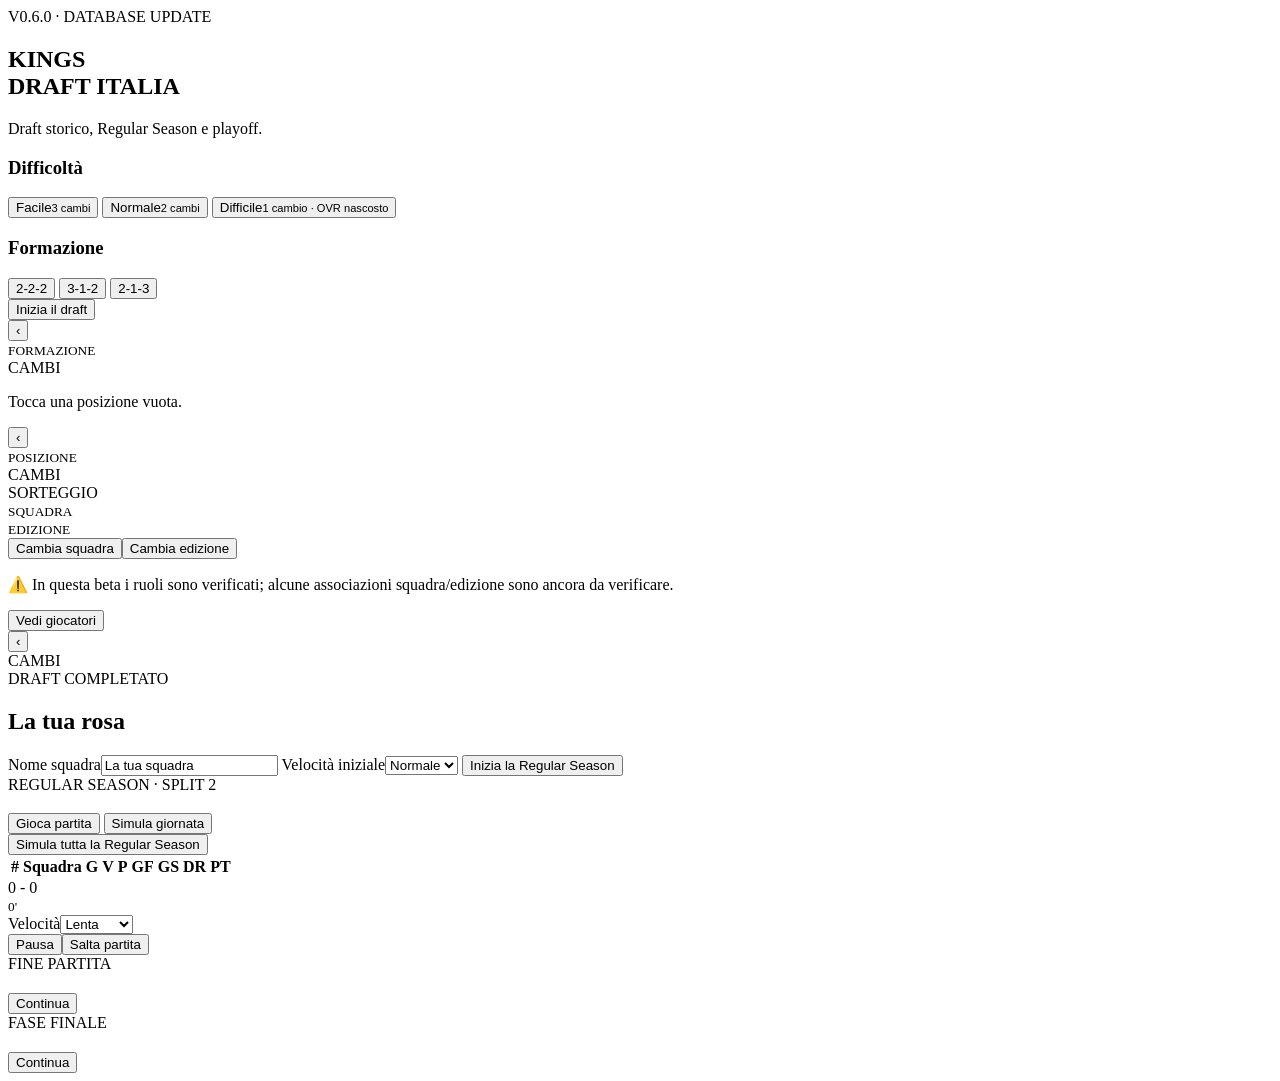
==== index.html @ 0fc8dd18 "Add files via upload" ====
<!doctype html>
<html lang="it">
<head>
<meta charset="utf-8">
<meta name="viewport" content="width=device-width,initial-scale=1,viewport-fit=cover">
<meta name="theme-color" content="#07090f">
<title>Kings Draft Italia v0.6.0</title>
<link rel="stylesheet" href="style.css">
</head>
<body>
<div id="app">
<section class="screen active" id="home">
  <div class="hero">
    <span class="tag">V0.6.0 · DATABASE UPDATE</span>
    <h1>KINGS<br>DRAFT ITALIA</h1>
    <p>Draft storico, Regular Season e playoff.</p>
  </div>
  <div class="panel">
    <h3>Difficoltà</h3>
    <div class="choice-grid" id="difficulty">
      <button data-value="easy">Facile<small>3 cambi</small></button>
      <button class="selected" data-value="normal">Normale<small>2 cambi</small></button>
      <button data-value="hard">Difficile<small>1 cambio · OVR nascosto</small></button>
    </div>
    <h3>Formazione</h3>
    <div class="choice-grid" id="formation">
      <button class="selected" data-value="2-2-2">2-2-2</button>
      <button data-value="3-1-2">3-1-2</button>
      <button data-value="2-1-3">2-1-3</button>
    </div>
    <button class="primary" id="startDraft">Inizia il draft</button>
  </div>
</section>

<section class="screen" id="draft">
  <header><button class="back" data-go="home">‹</button><div><small>FORMAZIONE</small><b id="formationText"></b></div><span class="badge">CAMBI <b id="skipText"></b></span></header>
  <div id="pitch" class="pitch"></div>
  <p class="center muted">Tocca una posizione vuota.</p>
</section>

<section class="screen" id="draw">
  <header><button class="back" data-go="draft">‹</button><div><small>POSIZIONE</small><b id="drawRole"></b></div><span class="badge">CAMBI <b class="skipMirror"></b></span></header>
  <div class="panel draw-panel">
    <span class="tag">SORTEGGIO</span>
    <div class="draw-grid">
      <div><small>SQUADRA</small><strong id="drawTeam"></strong></div>
      <div><small>EDIZIONE</small><strong id="drawEdition"></strong></div>
    </div>
    <div class="two"><button class="secondary" id="changeTeam">Cambia squadra</button><button class="secondary" id="changeEdition">Cambia edizione</button></div>
    <p class="warning">⚠️ In questa beta i ruoli sono verificati; alcune associazioni squadra/edizione sono ancora da verificare.</p>
    <button class="primary" id="openPlayers">Vedi giocatori</button>
  </div>
</section>

<section class="screen" id="players">
  <header><button class="back" data-go="draw">‹</button><div><small id="playersContext"></small><b id="playersRole"></b></div><span class="badge">CAMBI <b class="skipMirror"></b></span></header>
  <div id="playerGrid" class="player-grid"></div>
</section>

<section class="screen" id="summary">
  <div class="panel wide">
    <span class="tag">DRAFT COMPLETATO</span><h2>La tua rosa</h2>
    <div id="teamStats" class="stats-grid"></div>
    <div id="squadList"></div>
    <label>Nome squadra<input id="teamName" value="La tua squadra"></label>
    <label>Velocità iniziale<select id="preSpeed"><option value="slow">Lenta</option><option value="normal" selected>Normale</option><option value="fast">Veloce</option></select></label>
    <button class="primary" id="startSeason">Inizia la Regular Season</button>
  </div>
</section>

<section class="screen" id="season">
  <div class="panel wide">
    <span class="tag">REGULAR SEASON · SPLIT 2</span><h2 id="roundTitle"></h2>
    <div id="nextMatch" class="versus"></div>
    <div class="two">
      <button class="primary no-margin" id="playMatch">Gioca partita</button>
      <button class="secondary" id="simRound">Simula giornata</button>
    </div>
    <button class="danger" id="simAll">Simula tutta la Regular Season</button>
    <div class="table-wrap"><table><thead><tr><th>#</th><th>Squadra</th><th>G</th><th>V</th><th>P</th><th>GF</th><th>GS</th><th>DR</th><th>PT</th></tr></thead><tbody id="tableBody"></tbody></table></div>
  </div>
</section>

<section class="screen" id="live">
  <div class="panel wide">
    <span class="tag" id="liveRound"></span>
    <div class="live-head"><b id="liveTeams"></b><div id="score">0 - 0</div><small id="clock">0'</small></div>
    <div class="phasebar"><span id="phaseFill"></span></div>
    <div class="live-settings">
      <label>Velocità<select id="liveSpeed"><option value="slow">Lenta</option><option value="normal">Normale</option><option value="fast">Veloce</option></select></label>
    </div>
    <div id="feed" class="feed"></div>
    <div class="two"><button class="secondary" id="pause">Pausa</button><button class="secondary" id="skipMatch">Salta partita</button></div>
  </div>
</section>

<section class="screen" id="result">
  <div class="panel wide">
    <span class="tag">FINE PARTITA</span><h2 id="finalResult"></h2>
    <div id="matchStats" class="stats-grid"></div><div id="goalList"></div>
    <button class="primary" id="continue">Continua</button>
  </div>
</section>

<section class="screen" id="playoffs">
  <div class="panel wide"><span class="tag">FASE FINALE</span><h2 id="playoffTitle"></h2><div id="playoffBody"></div><button class="primary" id="playoffNext">Continua</button></div>
</section>
</div>
<script src="script.js"></script>
</body>
</html>
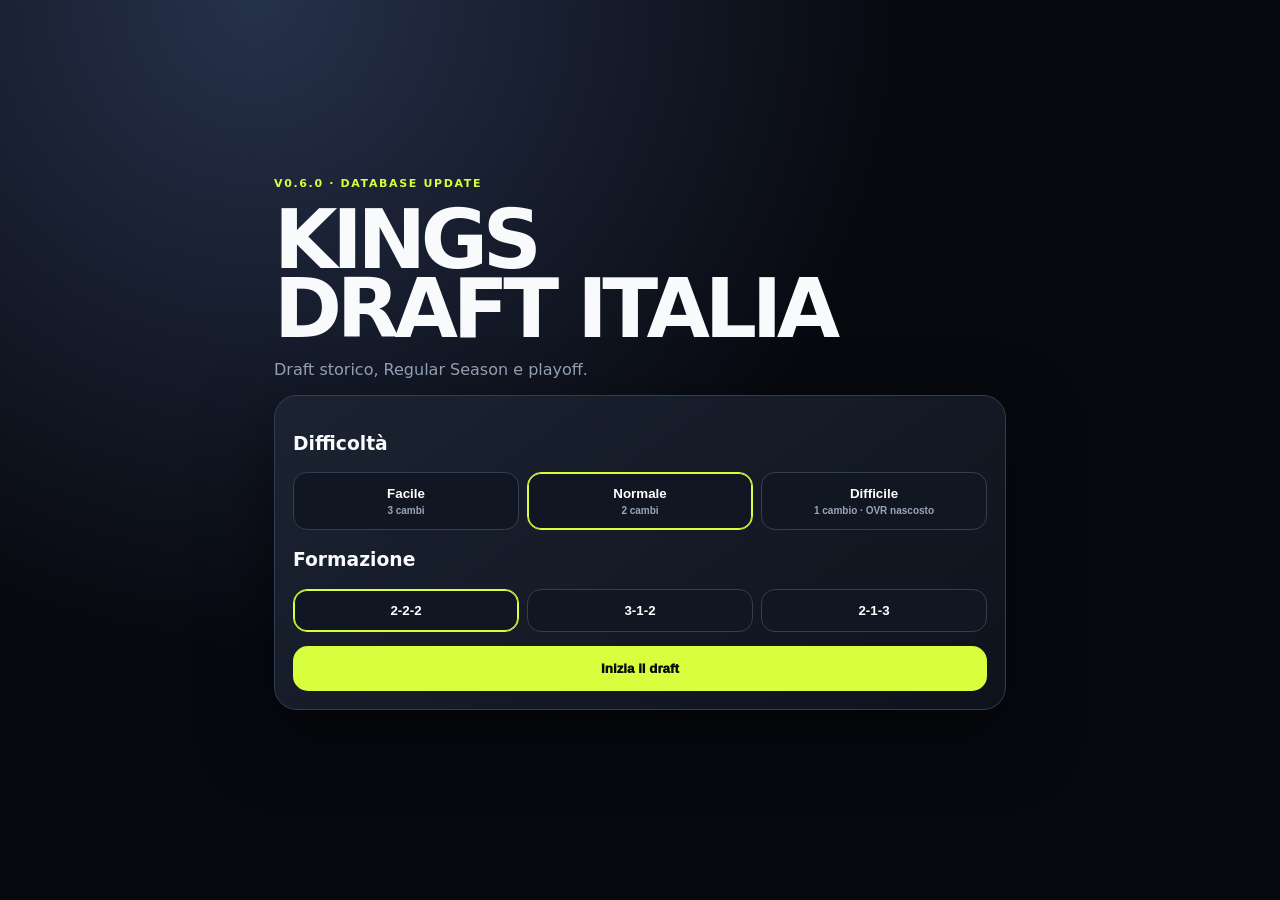
==== commit 90d12b90: "Add files via upload" ====
--- a/index.html
+++ b/index.html
@@ -4,7 +4,7 @@
 <meta charset="utf-8">
 <meta name="viewport" content="width=device-width,initial-scale=1,viewport-fit=cover">
 <meta name="theme-color" content="#07090f">
-<title>Kings Draft Italia v0.6.0</title>
+<title>Kings Draft Italia v0.6.1</title>
 <link rel="stylesheet" href="style.css">
 </head>
 <body>
--- a/style.css
+++ b/style.css
@@ -0,0 +1,4 @@
+
+:root{--bg:#07090f;--panel:#151b28;--line:#333e53;--text:#f8fafc;--muted:#98a5ba;--lime:#d8ff3e;--red:#ff5a70}
+*{box-sizing:border-box;-webkit-tap-highlight-color:transparent}body{margin:0;background:radial-gradient(circle at 20% 0,#26314b,#07090f 48%);color:var(--text);font-family:system-ui,-apple-system,Arial,sans-serif}.screen{display:none;min-height:100dvh;padding:18px 14px 36px}.screen.active{display:block}#home.active{display:grid;align-content:center;max-width:760px;margin:auto}.hero h1{font-size:clamp(48px,15vw,82px);line-height:.84;letter-spacing:-.065em;margin:15px 0}.hero p,.muted{color:var(--muted)}.tag{font-size:11px;color:var(--lime);font-weight:900;letter-spacing:.15em}.panel{background:linear-gradient(145deg,#1b2332,#0e121b);border:1px solid var(--line);border-radius:23px;padding:18px;box-shadow:0 25px 70px #0008}.wide{max-width:830px;margin:2vh auto}.choice-grid{display:grid;grid-template-columns:repeat(3,1fr);gap:8px}.choice-grid button,.secondary,.back{background:#111722;color:#fff;border:1px solid var(--line);border-radius:14px;padding:13px;font-weight:800}.choice-grid button small{display:block;color:var(--muted);font-size:10px;margin-top:4px}.choice-grid .selected{border-color:var(--lime);box-shadow:inset 0 0 0 1px var(--lime)}button{cursor:pointer}.primary,.danger{width:100%;border:0;border-radius:15px;padding:15px;font-weight:950;margin-top:14px}.primary{background:var(--lime);color:#090b0d}.danger{background:var(--red);color:#fff}.no-margin{margin:0}.two{display:grid;grid-template-columns:1fr 1fr;gap:9px;margin-top:10px}.secondary{width:100%}header{max-width:830px;margin:0 auto 15px;display:grid;grid-template-columns:43px 1fr auto;align-items:center;gap:10px}.back{font-size:28px;padding:5px}.badge{background:var(--lime);color:#111;border-radius:999px;padding:8px 11px;font-size:11px;font-weight:900}header small{display:block;color:var(--muted);font-size:10px}.pitch{position:relative;aspect-ratio:9/13;max-height:72vh;max-width:510px;margin:auto;border-radius:28px;overflow:hidden;border:2px solid #ffffff2b;background:linear-gradient(90deg,transparent 49.7%,#ffffff29 50%,transparent 50.3%),linear-gradient(0deg,transparent 49.7%,#ffffff29 50%,transparent 50.3%),repeating-linear-gradient(0deg,#16402f 0 10%,#194a35 10% 20%)}.pitch:before{content:"";position:absolute;width:23%;aspect-ratio:1;border:2px solid #ffffff29;border-radius:50%;left:50%;top:50%;transform:translate(-50%,-50%)}.slot{position:absolute;transform:translate(-50%,-50%);width:25%;aspect-ratio:.76;border:1px dashed #fff9;border-radius:15px;background:#07090fcf;color:#fff;overflow:hidden}.slot .role{font-size:11px;color:var(--lime);font-weight:900}.slot .plus{font-size:25px}.slot.filled{background:linear-gradient(145deg,#ead36e,#795718);color:#111;border-style:solid}.slot .ini{font-size:25px;font-weight:950}.slot .info{position:absolute;bottom:0;left:0;right:0;padding:19px 3px 6px;background:linear-gradient(transparent,#000e);color:#fff;font-size:8px;font-weight:900}.center{text-align:center}.draw-panel{max-width:680px;margin:8vh auto}.draw-grid{display:grid;grid-template-columns:1fr 1fr;gap:10px;margin:20px 0}.draw-grid>div{background:#0b1018;border:1px solid var(--line);border-radius:15px;padding:15px}.draw-grid small{color:var(--muted);font-size:9px}.draw-grid strong{display:block;font-size:22px;margin-top:7px;overflow-wrap:anywhere}.warning{font-size:11px;color:#ffc96b}.player-grid{max-width:1000px;margin:auto;display:grid;grid-template-columns:repeat(2,1fr);gap:10px}.player-card{border:0;border-radius:17px;overflow:hidden;background:linear-gradient(145deg,#e3cb65,#74541d);color:#111;text-align:left;padding:0}.portrait{aspect-ratio:1;background:linear-gradient(145deg,#343c4f,#10141d);display:grid;place-items:center;color:#fff;position:relative}.portrait b{font-size:36px}.ovr{position:absolute;left:8px;top:8px;background:var(--lime);color:#111;border-radius:9px;padding:6px;font-weight:950}.player-info{padding:10px}.player-info b{display:block;line-height:1}.player-info small{font-size:9px;opacity:.7}.stats-grid{display:grid;grid-template-columns:repeat(3,1fr);gap:8px;margin:14px 0}.stat{background:#0b1018;border:1px solid var(--line);border-radius:13px;padding:11px;text-align:center}.stat b{display:block;color:var(--lime);font-size:20px}.row{display:flex;justify-content:space-between;align-items:center;background:#0b1018;border:1px solid var(--line);border-radius:12px;padding:10px;margin:7px 0}.row small{color:var(--muted)}label{display:block;color:var(--muted);font-size:11px;margin-top:12px}input,select{width:100%;background:#0b1018;border:1px solid var(--line);border-radius:12px;color:#fff;padding:12px;margin-top:5px;font:inherit}.versus{text-align:center;background:#0b1018;border:1px solid var(--line);border-radius:15px;padding:18px;margin:14px 0;font-size:21px;font-weight:900}.table-wrap{overflow:auto;margin-top:18px}table{width:100%;border-collapse:collapse;font-size:12px}th,td{padding:9px 7px;border-bottom:1px solid var(--line);text-align:center}th:nth-child(2),td:nth-child(2){text-align:left}.user-row{color:var(--lime);font-weight:900;background:#1a2118}.live-head{text-align:center}.live-head #score{font-size:64px;font-weight:1000;letter-spacing:-.06em}.live-head small{color:var(--muted)}.phasebar{height:7px;background:#0b1018;border-radius:999px;overflow:hidden;margin:13px 0}.phasebar span{display:block;height:100%;width:0;background:var(--lime)}.live-settings{max-width:220px;margin:auto}.feed{height:40vh;overflow:auto;display:flex;flex-direction:column;gap:8px;margin:12px 0}.event{background:#0b1018;border:1px solid var(--line);border-radius:12px;padding:11px}.event.goal{border-color:#66a7ff}.event.special{border-color:var(--lime);background:#1a2118}.event.danger-event{border-color:var(--red)}.champion{text-align:center;border:1px solid var(--lime);background:#1a2118;border-radius:17px;padding:22px}.hidden{display:none!important}
+@media(min-width:720px){.player-grid{grid-template-columns:repeat(4,1fr)}.stats-grid{grid-template-columns:repeat(5,1fr)}}
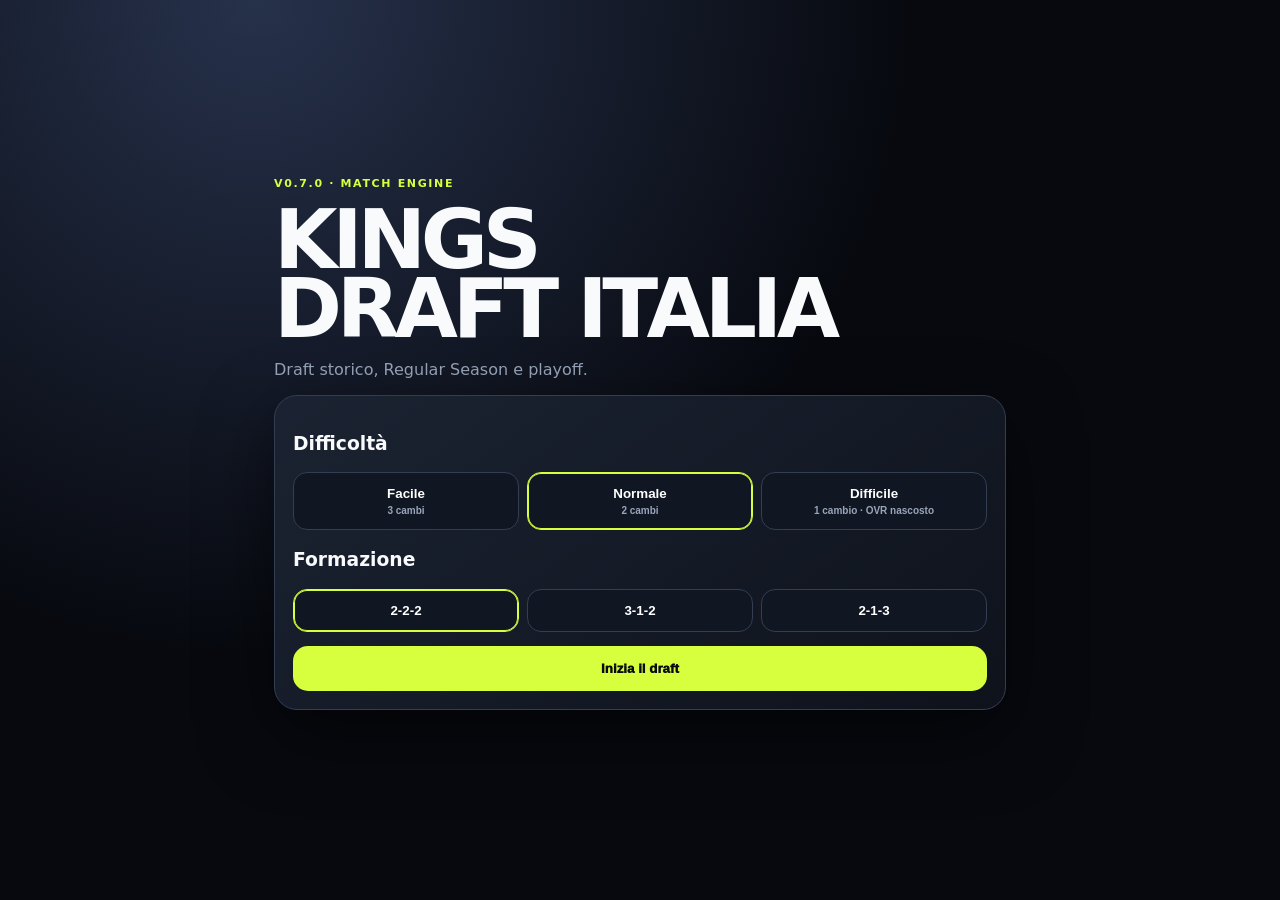
==== commit 88486ba6: "Add files via upload" ====
--- a/index.html
+++ b/index.html
@@ -4,14 +4,14 @@
 <meta charset="utf-8">
 <meta name="viewport" content="width=device-width,initial-scale=1,viewport-fit=cover">
 <meta name="theme-color" content="#07090f">
-<title>Kings Draft Italia v0.6.1</title>
+<title>Kings Draft Italia v0.7.0</title>
 <link rel="stylesheet" href="style.css">
 </head>
 <body>
 <div id="app">
 <section class="screen active" id="home">
   <div class="hero">
-    <span class="tag">V0.6.0 · DATABASE UPDATE</span>
+    <span class="tag">V0.7.0 · MATCH ENGINE</span>
     <h1>KINGS<br>DRAFT ITALIA</h1>
     <p>Draft storico, Regular Season e playoff.</p>
   </div>
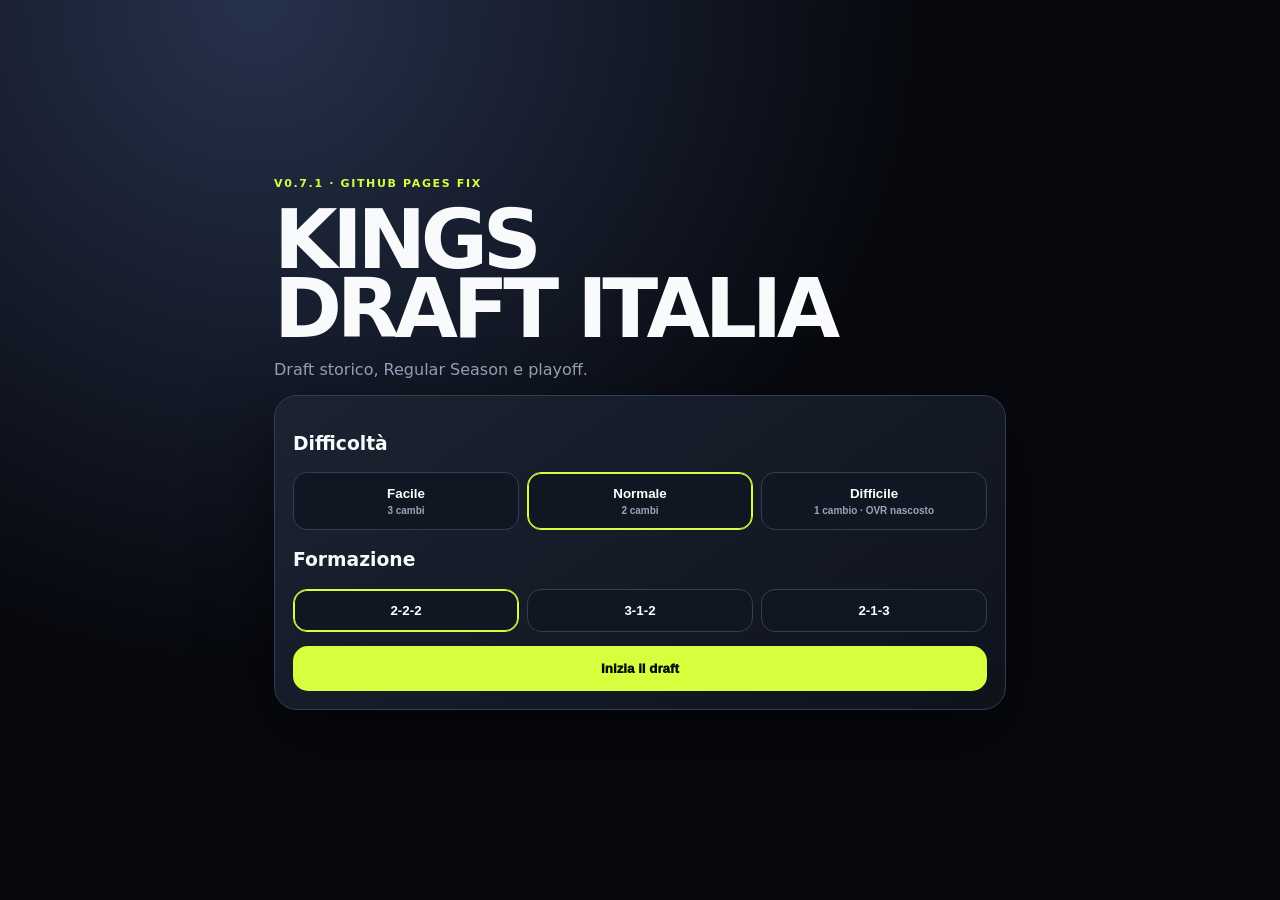
==== commit f09f8d9a: "Add files via upload" ====
--- a/index.html
+++ b/index.html
@@ -4,14 +4,14 @@
 <meta charset="utf-8">
 <meta name="viewport" content="width=device-width,initial-scale=1,viewport-fit=cover">
 <meta name="theme-color" content="#07090f">
-<title>Kings Draft Italia v0.7.0</title>
+<title>Kings Draft Italia v0.7.1</title>
 <link rel="stylesheet" href="style.css">
 </head>
 <body>
 <div id="app">
 <section class="screen active" id="home">
   <div class="hero">
-    <span class="tag">V0.7.0 · MATCH ENGINE</span>
+    <span class="tag">V0.7.1 · GITHUB PAGES FIX</span>
     <h1>KINGS<br>DRAFT ITALIA</h1>
     <p>Draft storico, Regular Season e playoff.</p>
   </div>
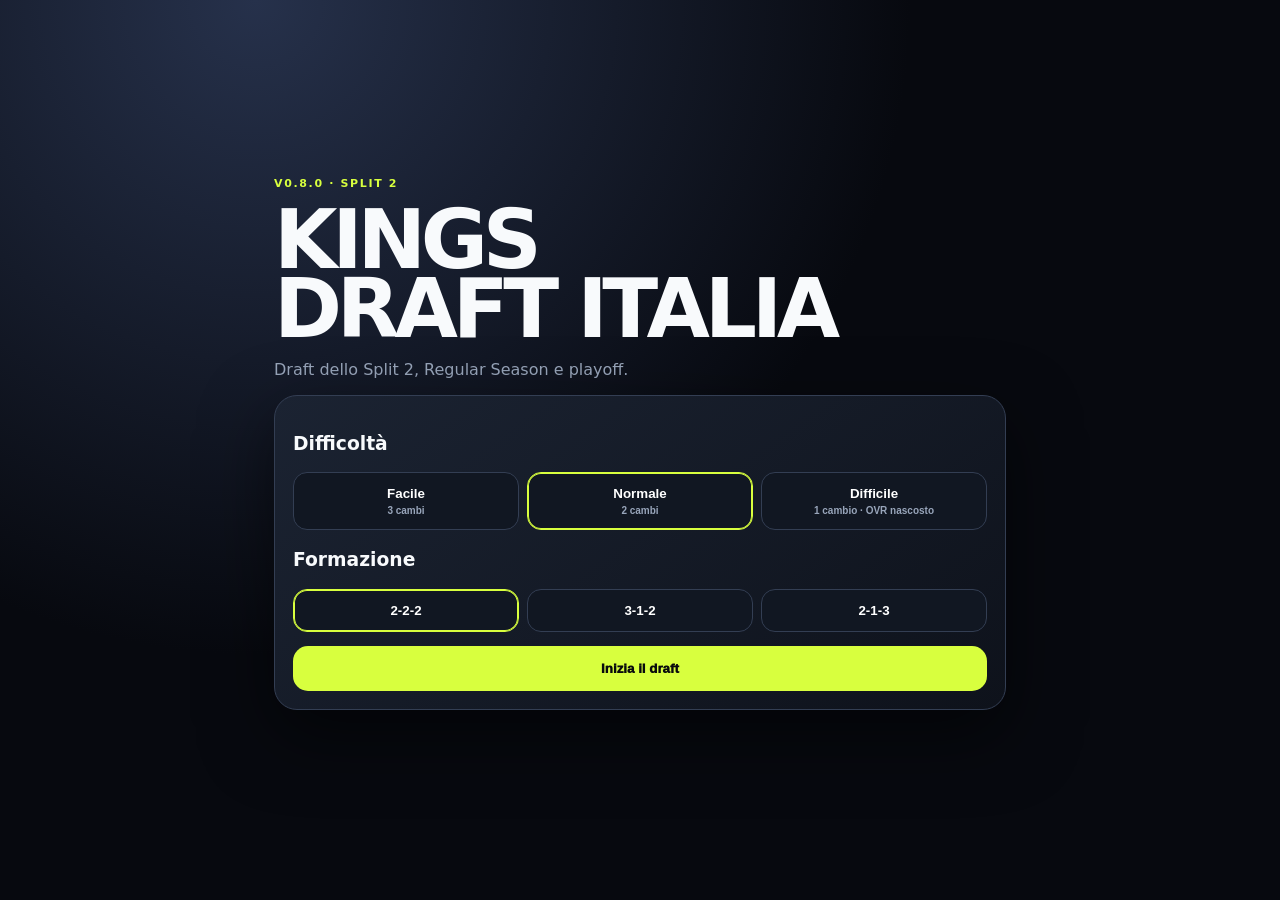
==== commit 26d62847: "Add files via upload" ====
--- a/index.html
+++ b/index.html
@@ -4,16 +4,16 @@
 <meta charset="utf-8">
 <meta name="viewport" content="width=device-width,initial-scale=1,viewport-fit=cover">
 <meta name="theme-color" content="#07090f">
-<title>Kings Draft Italia v0.7.1</title>
+<title>Kings Draft Italia v0.8.0</title>
 <link rel="stylesheet" href="style.css">
 </head>
 <body>
 <div id="app">
 <section class="screen active" id="home">
   <div class="hero">
-    <span class="tag">V0.7.1 · GITHUB PAGES FIX</span>
+    <span class="tag">V0.8.0 · SPLIT 2</span>
     <h1>KINGS<br>DRAFT ITALIA</h1>
-    <p>Draft storico, Regular Season e playoff.</p>
+    <p>Draft dello Split 2, Regular Season e playoff.</p>
   </div>
   <div class="panel">
     <h3>Difficoltà</h3>
@@ -44,10 +44,9 @@
     <span class="tag">SORTEGGIO</span>
     <div class="draw-grid">
       <div><small>SQUADRA</small><strong id="drawTeam"></strong></div>
-      <div><small>EDIZIONE</small><strong id="drawEdition"></strong></div>
     </div>
-    <div class="two"><button class="secondary" id="changeTeam">Cambia squadra</button><button class="secondary" id="changeEdition">Cambia edizione</button></div>
-    <p class="warning">⚠️ In questa beta i ruoli sono verificati; alcune associazioni squadra/edizione sono ancora da verificare.</p>
+    <button class="secondary" id="changeTeam">Cambia squadra</button>
+    <p class="warning">Database dedicato esclusivamente allo Split 2.</p>
     <button class="primary" id="openPlayers">Vedi giocatori</button>
   </div>
 </section>
@@ -81,6 +80,16 @@
   </div>
 </section>
 
+<section class="screen" id="recap">
+  <div class="panel wide">
+    <span class="tag">FINE REGULAR SEASON · SPLIT 2</span>
+    <h2>Classifica finale</h2>
+    <div id="recapSummary" class="stats-grid"></div>
+    <div class="table-wrap"><table><thead><tr><th>#</th><th>Squadra</th><th>G</th><th>V</th><th>P</th><th>GF</th><th>GS</th><th>DR</th><th>PT</th></tr></thead><tbody id="recapTableBody"></tbody></table></div>
+    <button class="primary" id="startPlayoffs">Vai alla fase finale</button>
+  </div>
+</section>
+
 <section class="screen" id="live">
   <div class="panel wide">
     <span class="tag" id="liveRound"></span>
@@ -103,7 +112,12 @@
 </section>
 
 <section class="screen" id="playoffs">
-  <div class="panel wide"><span class="tag">FASE FINALE</span><h2 id="playoffTitle"></h2><div id="playoffBody"></div><button class="primary" id="playoffNext">Continua</button></div>
+  <div class="panel wide">
+    <span class="tag">FASE FINALE · SPLIT 2</span>
+    <h2 id="playoffTitle"></h2>
+    <div id="playoffBody"></div>
+    <button class="primary" id="playoffNext">Gioca partita</button>
+  </div>
 </section>
 </div>
 <script src="script.js"></script>
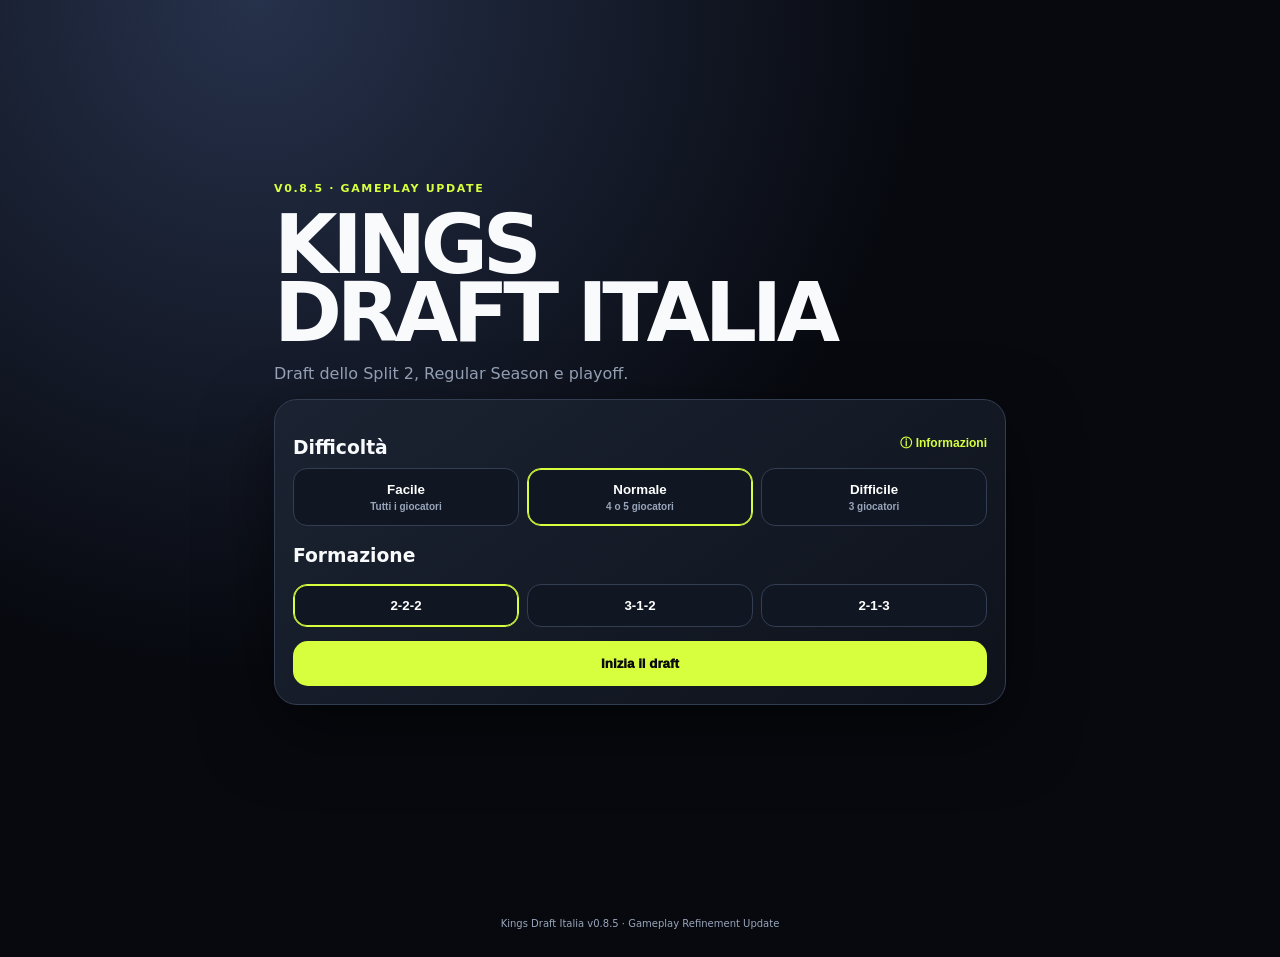
==== commit 0876d9f9: "Add files via upload" ====
--- a/index.html
+++ b/index.html
@@ -4,23 +4,30 @@
 <meta charset="utf-8">
 <meta name="viewport" content="width=device-width,initial-scale=1,viewport-fit=cover">
 <meta name="theme-color" content="#07090f">
-<title>Kings Draft Italia v0.8.0</title>
+<title>Kings Draft Italia v0.8.5</title>
 <link rel="stylesheet" href="style.css">
 </head>
 <body>
 <div id="app">
 <section class="screen active" id="home">
   <div class="hero">
-    <span class="tag">V0.8.0 · SPLIT 2</span>
+    <span class="tag">V0.8.5 · GAMEPLAY UPDATE</span>
     <h1>KINGS<br>DRAFT ITALIA</h1>
     <p>Draft dello Split 2, Regular Season e playoff.</p>
   </div>
   <div class="panel">
-    <h3>Difficoltà</h3>
+    <div class="section-title-row"><h3>Difficoltà</h3><button class="info-toggle" id="difficultyInfoToggle" type="button" aria-expanded="false" aria-controls="difficultyInfo">ⓘ Informazioni</button></div>
     <div class="choice-grid" id="difficulty">
-      <button data-value="easy">Facile<small>3 cambi</small></button>
-      <button class="selected" data-value="normal">Normale<small>2 cambi</small></button>
-      <button data-value="hard">Difficile<small>1 cambio · OVR nascosto</small></button>
+      <button data-value="easy">Facile<small>Tutti i giocatori</small></button>
+      <button class="selected" data-value="normal">Normale<small>4 o 5 giocatori</small></button>
+      <button data-value="hard">Difficile<small>3 giocatori</small></button>
+    </div>
+    <div class="info-dropdown hidden" id="difficultyInfo">
+      <div><b>🟢 Facile</b><p>Mostra tutti i giocatori disponibili del ruolo. Ideale per costruire la squadra migliore.</p></div>
+      <div><b>🟡 Normale</b><p>Mostra casualmente 4 o 5 giocatori. Richiede maggiore strategia.</p></div>
+      <div><b>🔴 Difficile</b><p>Mostra solamente 3 giocatori. Ogni scelta diventa più impegnativa.</p></div>
+      <div><b>🔄 Respin</b><p>Hai un solo Respin per tutto il Draft. Puoi usarlo per rigenerare i giocatori della scelta corrente; dopo l'utilizzo non sarà più disponibile.</p></div>
+      <p class="info-note">💡 La difficoltà modifica soltanto il Draft. Le partite seguono le stesse regole a ogni livello.</p>
     </div>
     <h3>Formazione</h3>
     <div class="choice-grid" id="formation">
@@ -33,26 +40,26 @@
 </section>
 
 <section class="screen" id="draft">
-  <header><button class="back" data-go="home">‹</button><div><small>FORMAZIONE</small><b id="formationText"></b></div><span class="badge">CAMBI <b id="skipText"></b></span></header>
+  <header><button class="back" data-go="home">‹</button><div><small>FORMAZIONE</small><b id="formationText"></b></div><span class="badge">RESPIN <b id="skipText"></b></span></header>
   <div id="pitch" class="pitch"></div>
   <p class="center muted">Tocca una posizione vuota.</p>
 </section>
 
 <section class="screen" id="draw">
-  <header><button class="back" data-go="draft">‹</button><div><small>POSIZIONE</small><b id="drawRole"></b></div><span class="badge">CAMBI <b class="skipMirror"></b></span></header>
+  <header><button class="back" data-go="draft">‹</button><div><small>POSIZIONE</small><b id="drawRole"></b></div><span class="badge">RESPIN <b class="skipMirror"></b></span></header>
   <div class="panel draw-panel">
     <span class="tag">SORTEGGIO</span>
     <div class="draw-grid">
       <div><small>SQUADRA</small><strong id="drawTeam"></strong></div>
     </div>
-    <button class="secondary" id="changeTeam">Cambia squadra</button>
-    <p class="warning">Database dedicato esclusivamente allo Split 2.</p>
+    <p class="warning">La squadra estratta resta valida per questa scelta. Database dedicato esclusivamente allo Split 2.</p>
     <button class="primary" id="openPlayers">Vedi giocatori</button>
   </div>
 </section>
 
 <section class="screen" id="players">
-  <header><button class="back" data-go="draw">‹</button><div><small id="playersContext"></small><b id="playersRole"></b></div><span class="badge">CAMBI <b class="skipMirror"></b></span></header>
+  <header><button class="back" data-go="draw">‹</button><div><small id="playersContext"></small><b id="playersRole"></b></div><span class="badge">RESPIN <b class="skipMirror"></b></span></header>
+  <div class="players-toolbar"><p id="playersCount" class="muted"></p><button class="secondary respin-button" id="respinPlayers">🔄 Respin (<span class="skipMirror"></span>)</button></div>
   <div id="playerGrid" class="player-grid"></div>
 </section>
 
@@ -119,6 +126,7 @@
     <button class="primary" id="playoffNext">Gioca partita</button>
   </div>
 </section>
+  <footer class="app-footer">Kings Draft Italia v0.8.5 · Gameplay Refinement Update</footer>
 </div>
 <script src="script.js"></script>
 </body>
--- a/style.css
+++ b/style.css
@@ -2,3 +2,5 @@
 :root{--bg:#07090f;--panel:#151b28;--line:#333e53;--text:#f8fafc;--muted:#98a5ba;--lime:#d8ff3e;--red:#ff5a70}
 *{box-sizing:border-box;-webkit-tap-highlight-color:transparent}body{margin:0;background:radial-gradient(circle at 20% 0,#26314b,#07090f 48%);color:var(--text);font-family:system-ui,-apple-system,Arial,sans-serif}.screen{display:none;min-height:100dvh;padding:18px 14px 36px}.screen.active{display:block}#home.active{display:grid;align-content:center;max-width:760px;margin:auto}.hero h1{font-size:clamp(48px,15vw,82px);line-height:.84;letter-spacing:-.065em;margin:15px 0}.hero p,.muted{color:var(--muted)}.tag{font-size:11px;color:var(--lime);font-weight:900;letter-spacing:.15em}.panel{background:linear-gradient(145deg,#1b2332,#0e121b);border:1px solid var(--line);border-radius:23px;padding:18px;box-shadow:0 25px 70px #0008}.wide{max-width:830px;margin:2vh auto}.choice-grid{display:grid;grid-template-columns:repeat(3,1fr);gap:8px}.choice-grid button,.secondary,.back{background:#111722;color:#fff;border:1px solid var(--line);border-radius:14px;padding:13px;font-weight:800}.choice-grid button small{display:block;color:var(--muted);font-size:10px;margin-top:4px}.choice-grid .selected{border-color:var(--lime);box-shadow:inset 0 0 0 1px var(--lime)}button{cursor:pointer}.primary,.danger{width:100%;border:0;border-radius:15px;padding:15px;font-weight:950;margin-top:14px}.primary{background:var(--lime);color:#090b0d}.danger{background:var(--red);color:#fff}.no-margin{margin:0}.two{display:grid;grid-template-columns:1fr 1fr;gap:9px;margin-top:10px}.secondary{width:100%}header{max-width:830px;margin:0 auto 15px;display:grid;grid-template-columns:43px 1fr auto;align-items:center;gap:10px}.back{font-size:28px;padding:5px}.badge{background:var(--lime);color:#111;border-radius:999px;padding:8px 11px;font-size:11px;font-weight:900}header small{display:block;color:var(--muted);font-size:10px}.pitch{position:relative;aspect-ratio:9/13;max-height:72vh;max-width:510px;margin:auto;border-radius:28px;overflow:hidden;border:2px solid #ffffff2b;background:linear-gradient(90deg,transparent 49.7%,#ffffff29 50%,transparent 50.3%),linear-gradient(0deg,transparent 49.7%,#ffffff29 50%,transparent 50.3%),repeating-linear-gradient(0deg,#16402f 0 10%,#194a35 10% 20%)}.pitch:before{content:"";position:absolute;width:23%;aspect-ratio:1;border:2px solid #ffffff29;border-radius:50%;left:50%;top:50%;transform:translate(-50%,-50%)}.slot{position:absolute;transform:translate(-50%,-50%);width:25%;aspect-ratio:.76;border:1px dashed #fff9;border-radius:15px;background:#07090fcf;color:#fff;overflow:hidden}.slot .role{font-size:11px;color:var(--lime);font-weight:900}.slot .plus{font-size:25px}.slot.filled{background:linear-gradient(145deg,#ead36e,#795718);color:#111;border-style:solid}.slot .ini{font-size:25px;font-weight:950}.slot .info{position:absolute;bottom:0;left:0;right:0;padding:19px 3px 6px;background:linear-gradient(transparent,#000e);color:#fff;font-size:8px;font-weight:900}.center{text-align:center}.draw-panel{max-width:680px;margin:8vh auto}.draw-grid{display:grid;grid-template-columns:1fr 1fr;gap:10px;margin:20px 0}.draw-grid>div{background:#0b1018;border:1px solid var(--line);border-radius:15px;padding:15px}.draw-grid small{color:var(--muted);font-size:9px}.draw-grid strong{display:block;font-size:22px;margin-top:7px;overflow-wrap:anywhere}.warning{font-size:11px;color:#ffc96b}.player-grid{max-width:1000px;margin:auto;display:grid;grid-template-columns:repeat(2,1fr);gap:10px}.player-card{border:0;border-radius:17px;overflow:hidden;background:linear-gradient(145deg,#e3cb65,#74541d);color:#111;text-align:left;padding:0}.portrait{aspect-ratio:1;background:linear-gradient(145deg,#343c4f,#10141d);display:grid;place-items:center;color:#fff;position:relative}.portrait b{font-size:36px}.ovr{position:absolute;left:8px;top:8px;background:var(--lime);color:#111;border-radius:9px;padding:6px;font-weight:950}.player-info{padding:10px}.player-info b{display:block;line-height:1}.player-info small{font-size:9px;opacity:.7}.stats-grid{display:grid;grid-template-columns:repeat(3,1fr);gap:8px;margin:14px 0}.stat{background:#0b1018;border:1px solid var(--line);border-radius:13px;padding:11px;text-align:center}.stat b{display:block;color:var(--lime);font-size:20px}.row{display:flex;justify-content:space-between;align-items:center;background:#0b1018;border:1px solid var(--line);border-radius:12px;padding:10px;margin:7px 0}.row small{color:var(--muted)}label{display:block;color:var(--muted);font-size:11px;margin-top:12px}input,select{width:100%;background:#0b1018;border:1px solid var(--line);border-radius:12px;color:#fff;padding:12px;margin-top:5px;font:inherit}.versus{text-align:center;background:#0b1018;border:1px solid var(--line);border-radius:15px;padding:18px;margin:14px 0;font-size:21px;font-weight:900}.table-wrap{overflow:auto;margin-top:18px}table{width:100%;border-collapse:collapse;font-size:12px}th,td{padding:9px 7px;border-bottom:1px solid var(--line);text-align:center}th:nth-child(2),td:nth-child(2){text-align:left}.user-row{color:var(--lime);font-weight:900;background:#1a2118}.live-head{text-align:center}.live-head #score{font-size:64px;font-weight:1000;letter-spacing:-.06em}.live-head small{color:var(--muted)}.phasebar{height:7px;background:#0b1018;border-radius:999px;overflow:hidden;margin:13px 0}.phasebar span{display:block;height:100%;width:0;background:var(--lime)}.live-settings{max-width:220px;margin:auto}.feed{height:40vh;overflow:auto;display:flex;flex-direction:column;gap:8px;margin:12px 0}.event{background:#0b1018;border:1px solid var(--line);border-radius:12px;padding:11px}.event.goal{border-color:#66a7ff}.event.special{border-color:var(--lime);background:#1a2118}.event.danger-event{border-color:var(--red)}.champion{text-align:center;border:1px solid var(--lime);background:#1a2118;border-radius:17px;padding:22px}.hidden{display:none!important}
 @media(min-width:720px){.player-grid{grid-template-columns:repeat(4,1fr)}.stats-grid{grid-template-columns:repeat(5,1fr)}}
+.section-title-row{display:flex;align-items:center;justify-content:space-between;gap:12px}.section-title-row h3{margin-bottom:10px}.info-toggle{border:0;background:transparent;color:var(--lime);font-weight:900;font-size:12px;padding:8px 0}.info-dropdown{margin:10px 0 18px;padding:14px;background:#0b1018;border:1px solid var(--line);border-radius:15px}.info-dropdown>div{padding:9px 0;border-bottom:1px solid #ffffff12}.info-dropdown>div:last-of-type{border-bottom:0}.info-dropdown b{font-size:12px}.info-dropdown p{margin:5px 0 0;color:var(--muted);font-size:11px;line-height:1.45}.info-dropdown .info-note{color:#d9e2ef;border-top:1px solid var(--line);padding-top:11px;margin-top:7px}.players-toolbar{max-width:1000px;margin:0 auto 12px;display:flex;align-items:center;justify-content:space-between;gap:12px}.players-toolbar p{margin:0}.respin-button{width:auto;min-width:145px}.secondary:disabled{opacity:.42;cursor:not-allowed}.toast{position:fixed;z-index:999;left:50%;bottom:calc(22px + env(safe-area-inset-bottom));transform:translateX(-50%);width:min(92vw,520px);padding:13px 16px;background:#d8ff3e;color:#090b0d;border-radius:14px;text-align:center;font-size:12px;font-weight:900;box-shadow:0 18px 55px #000a}.app-footer{text-align:center;color:var(--muted);font-size:10px;padding:18px 12px 28px}
+@media(max-width:520px){.players-toolbar{align-items:stretch;flex-direction:column}.respin-button{width:100%}}
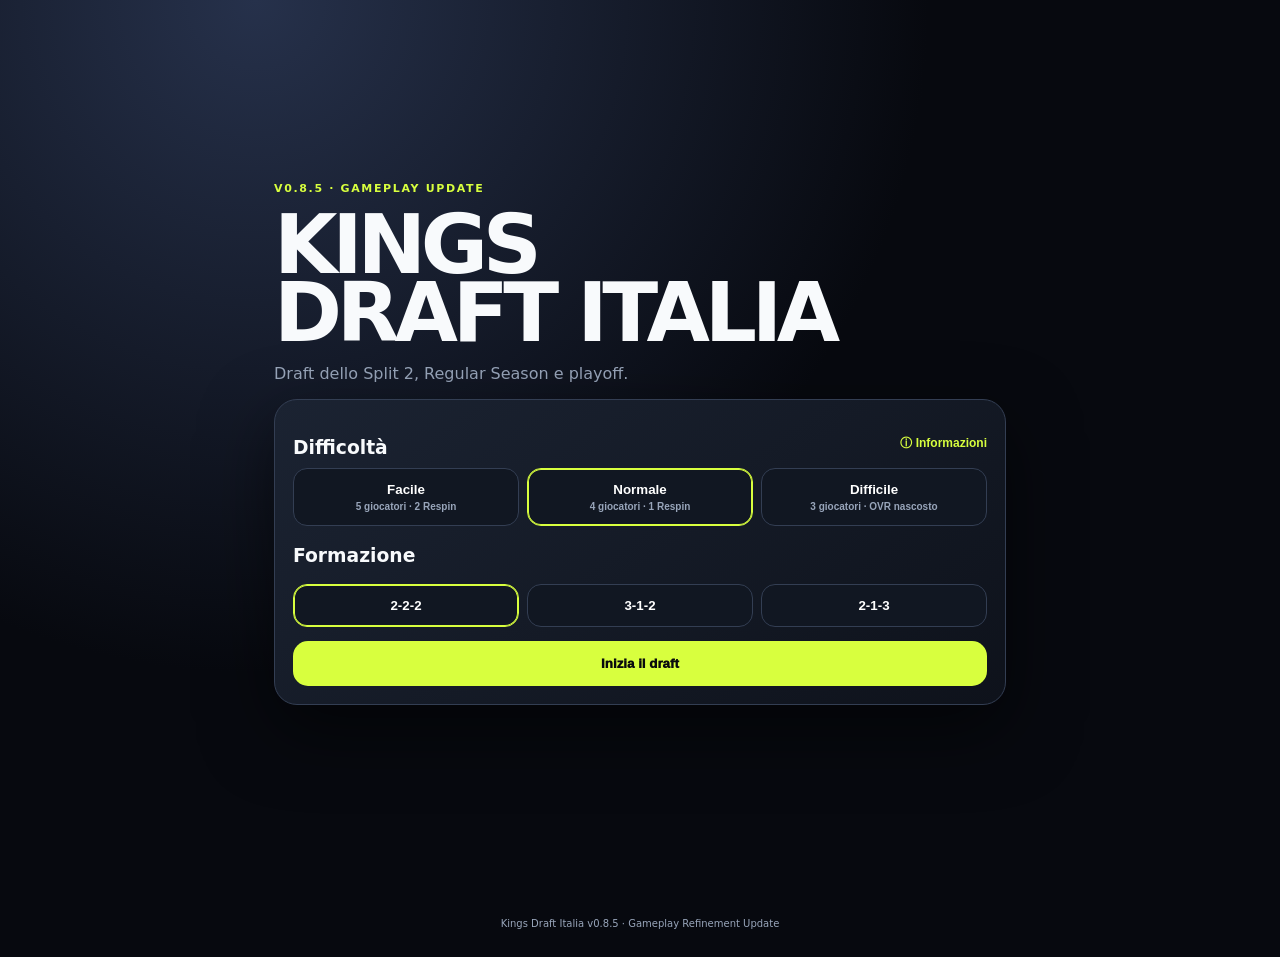
==== commit 04b40625: "Add files via upload" ====
--- a/index.html
+++ b/index.html
@@ -18,15 +18,16 @@
   <div class="panel">
     <div class="section-title-row"><h3>Difficoltà</h3><button class="info-toggle" id="difficultyInfoToggle" type="button" aria-expanded="false" aria-controls="difficultyInfo">ⓘ Informazioni</button></div>
     <div class="choice-grid" id="difficulty">
-      <button data-value="easy">Facile<small>Tutti i giocatori</small></button>
-      <button class="selected" data-value="normal">Normale<small>4 o 5 giocatori</small></button>
-      <button data-value="hard">Difficile<small>3 giocatori</small></button>
+      <button data-value="easy">Facile<small>5 giocatori · 2 Respin</small></button>
+      <button class="selected" data-value="normal">Normale<small>4 giocatori · 1 Respin</small></button>
+      <button data-value="hard">Difficile<small>3 giocatori · OVR nascosto</small></button>
     </div>
     <div class="info-dropdown hidden" id="difficultyInfo">
-      <div><b>🟢 Facile</b><p>Mostra tutti i giocatori disponibili del ruolo. Ideale per costruire la squadra migliore.</p></div>
-      <div><b>🟡 Normale</b><p>Mostra casualmente 4 o 5 giocatori. Richiede maggiore strategia.</p></div>
-      <div><b>🔴 Difficile</b><p>Mostra solamente 3 giocatori. Ogni scelta diventa più impegnativa.</p></div>
-      <div><b>🔄 Respin</b><p>Hai un solo Respin per tutto il Draft. Puoi usarlo per rigenerare i giocatori della scelta corrente; dopo l'utilizzo non sarà più disponibile.</p></div>
+      <div><b>🟢 Facile</b><p>Ogni Spin mostra 5 giocatori casuali di qualsiasi ruolo. Hai 2 Respin e gli overall sono visibili.</p></div>
+      <div><b>🟡 Normale</b><p>Ogni Spin mostra 4 giocatori casuali di qualsiasi ruolo. Hai 1 Respin e gli overall sono visibili.</p></div>
+      <div><b>🔴 Difficile</b><p>Ogni Spin mostra 3 giocatori casuali di qualsiasi ruolo. Hai 1 Respin, ma gli overall restano nascosti fino alla rosa completa.</p></div>
+      <div><b>🎲 Spin Player</b><p>I giocatori possono appartenere a qualsiasi posizione. Puoi scegliere solo ruoli per cui hai ancora un posto libero nella formazione.</p></div>
+      <div><b>🔄 Ultimo ruolo</b><p>Se nell’ultimo Spin non compare il ruolo mancante, devi usare il Respin se ne possiedi ancora uno. Altrimenti ottieni Spin gratuiti finché compare quel ruolo; a quel punto devi scegliere uno dei giocatori validi.</p></div>
       <p class="info-note">💡 La difficoltà modifica soltanto il Draft. Le partite seguono le stesse regole a ogni livello.</p>
     </div>
     <h3>Formazione</h3>
@@ -42,25 +43,21 @@
 <section class="screen" id="draft">
   <header><button class="back" data-go="home">‹</button><div><small>FORMAZIONE</small><b id="formationText"></b></div><span class="badge">RESPIN <b id="skipText"></b></span></header>
   <div id="pitch" class="pitch"></div>
-  <p class="center muted">Tocca una posizione vuota.</p>
-</section>
-
-<section class="screen" id="draw">
-  <header><button class="back" data-go="draft">‹</button><div><small>POSIZIONE</small><b id="drawRole"></b></div><span class="badge">RESPIN <b class="skipMirror"></b></span></header>
-  <div class="panel draw-panel">
-    <span class="tag">SORTEGGIO</span>
-    <div class="draw-grid">
-      <div><small>SQUADRA</small><strong id="drawTeam"></strong></div>
-    </div>
-    <p class="warning">La squadra estratta resta valida per questa scelta. Database dedicato esclusivamente allo Split 2.</p>
-    <button class="primary" id="openPlayers">Vedi giocatori</button>
+  <div class="draft-actions">
+    <p id="draftStatus" class="center muted">Premi Spin Player per iniziare.</p>
+    <button class="primary" id="spinPlayer">🎲 SPIN PLAYER</button>
   </div>
 </section>
 
 <section class="screen" id="players">
-  <header><button class="back" data-go="draw">‹</button><div><small id="playersContext"></small><b id="playersRole"></b></div><span class="badge">RESPIN <b class="skipMirror"></b></span></header>
-  <div class="players-toolbar"><p id="playersCount" class="muted"></p><button class="secondary respin-button" id="respinPlayers">🔄 Respin (<span class="skipMirror"></span>)</button></div>
+  <header><button class="back" data-go="draft">‹</button><div><small>SPIN PLAYER</small><b id="playersRole">Giocatori casuali</b></div><span class="badge">RESPIN <b class="skipMirror"></b></span></header>
+  <div class="players-toolbar">
+    <p id="playersCount" class="muted"></p>
+    <button class="secondary respin-button" id="respinPlayers">🔄 Respin (<span class="skipMirror"></span>)</button>
+  </div>
+  <div id="spinNotice" class="spin-notice hidden"></div>
   <div id="playerGrid" class="player-grid"></div>
+  <button class="primary hidden" id="freeSpin">🎲 SPIN GRATIS</button>
 </section>
 
 <section class="screen" id="summary">
--- a/style.css
+++ b/style.css
@@ -4,3 +4,5 @@
 @media(min-width:720px){.player-grid{grid-template-columns:repeat(4,1fr)}.stats-grid{grid-template-columns:repeat(5,1fr)}}
 .section-title-row{display:flex;align-items:center;justify-content:space-between;gap:12px}.section-title-row h3{margin-bottom:10px}.info-toggle{border:0;background:transparent;color:var(--lime);font-weight:900;font-size:12px;padding:8px 0}.info-dropdown{margin:10px 0 18px;padding:14px;background:#0b1018;border:1px solid var(--line);border-radius:15px}.info-dropdown>div{padding:9px 0;border-bottom:1px solid #ffffff12}.info-dropdown>div:last-of-type{border-bottom:0}.info-dropdown b{font-size:12px}.info-dropdown p{margin:5px 0 0;color:var(--muted);font-size:11px;line-height:1.45}.info-dropdown .info-note{color:#d9e2ef;border-top:1px solid var(--line);padding-top:11px;margin-top:7px}.players-toolbar{max-width:1000px;margin:0 auto 12px;display:flex;align-items:center;justify-content:space-between;gap:12px}.players-toolbar p{margin:0}.respin-button{width:auto;min-width:145px}.secondary:disabled{opacity:.42;cursor:not-allowed}.toast{position:fixed;z-index:999;left:50%;bottom:calc(22px + env(safe-area-inset-bottom));transform:translateX(-50%);width:min(92vw,520px);padding:13px 16px;background:#d8ff3e;color:#090b0d;border-radius:14px;text-align:center;font-size:12px;font-weight:900;box-shadow:0 18px 55px #000a}.app-footer{text-align:center;color:var(--muted);font-size:10px;padding:18px 12px 28px}
 @media(max-width:520px){.players-toolbar{align-items:stretch;flex-direction:column}.respin-button{width:100%}}
+
+.draft-actions{max-width:510px;margin:14px auto 0}.draft-actions .primary{margin-top:8px}.slot{cursor:default}.spin-notice{max-width:1000px;margin:0 auto 12px;padding:12px 14px;border:1px solid var(--lime);background:#1a2118;border-radius:14px;font-size:12px;line-height:1.45}.player-card.disabled-card{filter:saturate(.35);opacity:.52;cursor:not-allowed}.player-info em{display:block;margin-top:7px;font-style:normal;font-size:9px;font-weight:900;color:#5b160f}.forced-action{border-color:var(--lime)!important;box-shadow:0 0 0 2px #d8ff3e55,0 0 24px #d8ff3e33}.players-toolbar+.spin-notice{margin-top:0}#freeSpin{max-width:1000px;margin:14px auto 0;display:block}#freeSpin.hidden{display:none!important}
